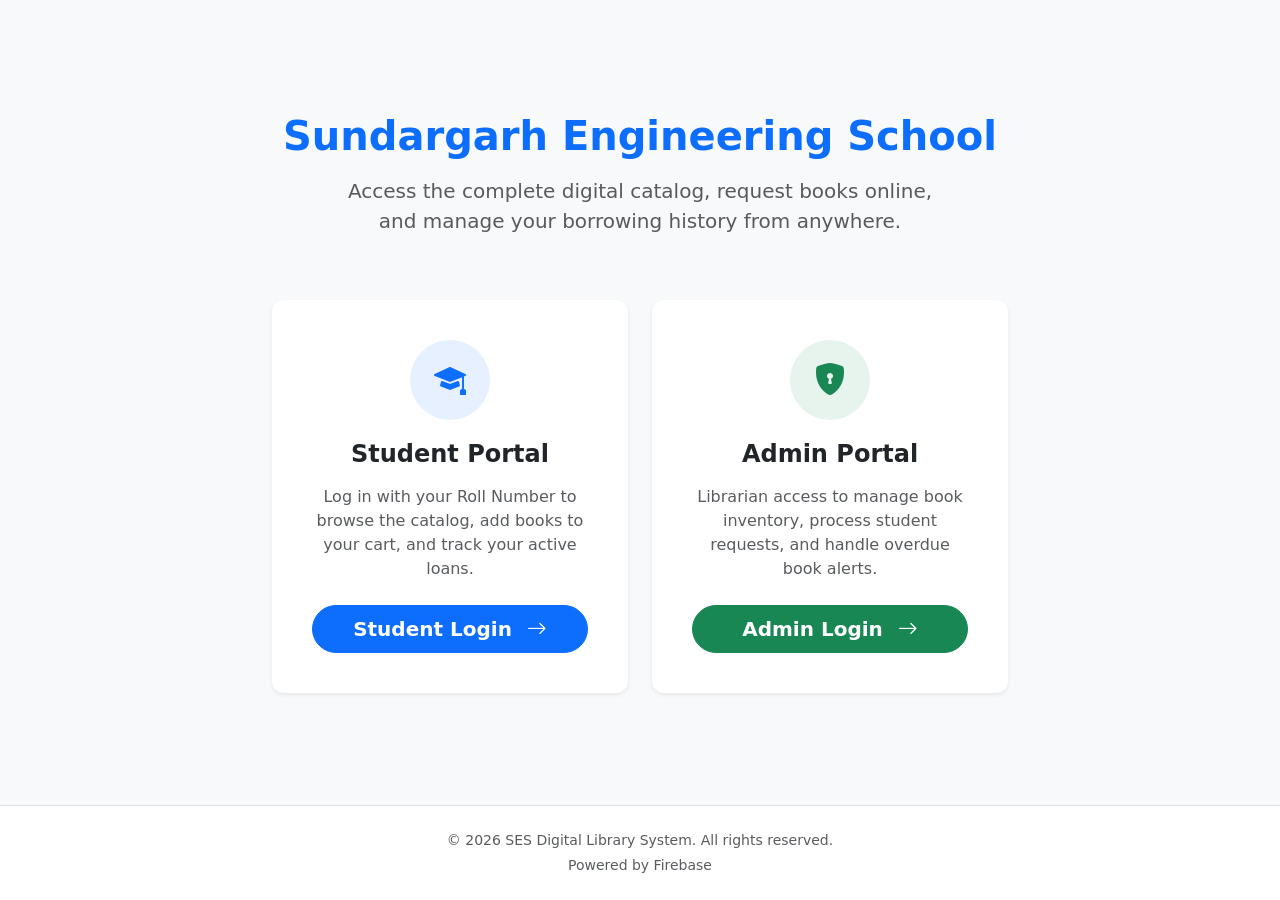
==== index.html @ 57e7a58d "Links to the separate login pages" ====
<!doctype html>
<html lang="en">
  <head>
    <meta charset="utf-8">
    <meta name="viewport" content="width=device-width, initial-scale=1">
    <title>Campus Digital Library System</title>
    <link href="https://cdn.jsdelivr.net/npm/bootstrap@5.3.2/dist/css/bootstrap.min.css" rel="stylesheet">
    <link rel="stylesheet" href="https://cdn.jsdelivr.net/npm/bootstrap-icons@1.13.1/font/bootstrap-icons.min.css">
    
    <style>
      body {
        background-color: #f8f9fa;
      }
      .portal-card {
        transition: transform 0.2s ease, box-shadow 0.2s ease;
        border: none;
        border-radius: 12px;
      }
      .portal-card:hover {
        transform: translateY(-5px);
        box-shadow: 0 10px 20px rgba(0,0,0,0.1) !important;
      }
      .icon-circle {
        width: 80px;
        height: 80px;
        border-radius: 50%;
        display: flex;
        align-items: center;
        justify-content: center;
        margin: 0 auto 20px auto;
        font-size: 2rem;
      }
      .bg-student {
        background-color: rgba(13, 110, 253, 0.1);
        color: #0d6efd;
      }
      .bg-admin {
        background-color: rgba(25, 135, 84, 0.1);
        color: #198754;
      }
    </style>
  </head>
  <body class="d-flex flex-column min-vh-100">

    <main class="flex-grow-1 container py-5 d-flex flex-column justify-content-center">
      
      <div class="text-center mb-5">
        <h1 class="display-6 fw-semibold text-primary mb-3">Sundargarh Engineering School</h1>
        <p class="lead text-muted mx-auto" style="max-width: 600px;">
          Access the complete digital catalog, request books online, and manage your borrowing history from anywhere.
        </p>
      </div>

      <div class="row justify-content-center g-4 max-w-100">
        
        <div class="col-md-5 col-lg-4">
          <div class="card portal-card shadow-sm h-100 text-center p-4">
            <div class="card-body d-flex flex-column">
              <div class="icon-circle bg-student">
                <i class="bi bi-mortarboard-fill"></i>
              </div>
              <h4 class="fw-bold mb-3">Student Portal</h4>
              <p class="text-muted mb-4 flex-grow-1">
                Log in with your Roll Number to browse the catalog, add books to your cart, and track your active loans.
              </p>
              <a href="student_login.html" class="btn btn-primary btn-lg rounded-pill w-100 fw-bold">
                Student Login <i class="bi bi-arrow-right ms-2"></i>
              </a>
            </div>
          </div>
        </div>

        <div class="col-md-5 col-lg-4">
          <div class="card portal-card shadow-sm h-100 text-center p-4">
            <div class="card-body d-flex flex-column">
              <div class="icon-circle bg-admin">
                <i class="bi bi-shield-lock-fill"></i>
              </div>
              <h4 class="fw-bold mb-3">Admin Portal</h4>
              <p class="text-muted mb-4 flex-grow-1">
                Librarian access to manage book inventory, process student requests, and handle overdue book alerts.
              </p>
              <a href="admin_login.html" class="btn btn-success btn-lg rounded-pill w-100 fw-bold">
                Admin Login <i class="bi bi-arrow-right ms-2"></i>
              </a>
            </div>
          </div>
        </div>

      </div>
    </main>

    <footer class="bg-white text-center py-4 border-top mt-auto">
      <div class="container text-muted small">
        <p class="mb-1">&copy; 2026 SES Digital Library System. All rights reserved.</p>
        <p class="mb-0">Powered by Firebase</p>
      </div>
    </footer>

    <script src="https://cdn.jsdelivr.net/npm/bootstrap@5.3.2/dist/js/bootstrap.bundle.min.js"></script>
  </body>
</html>
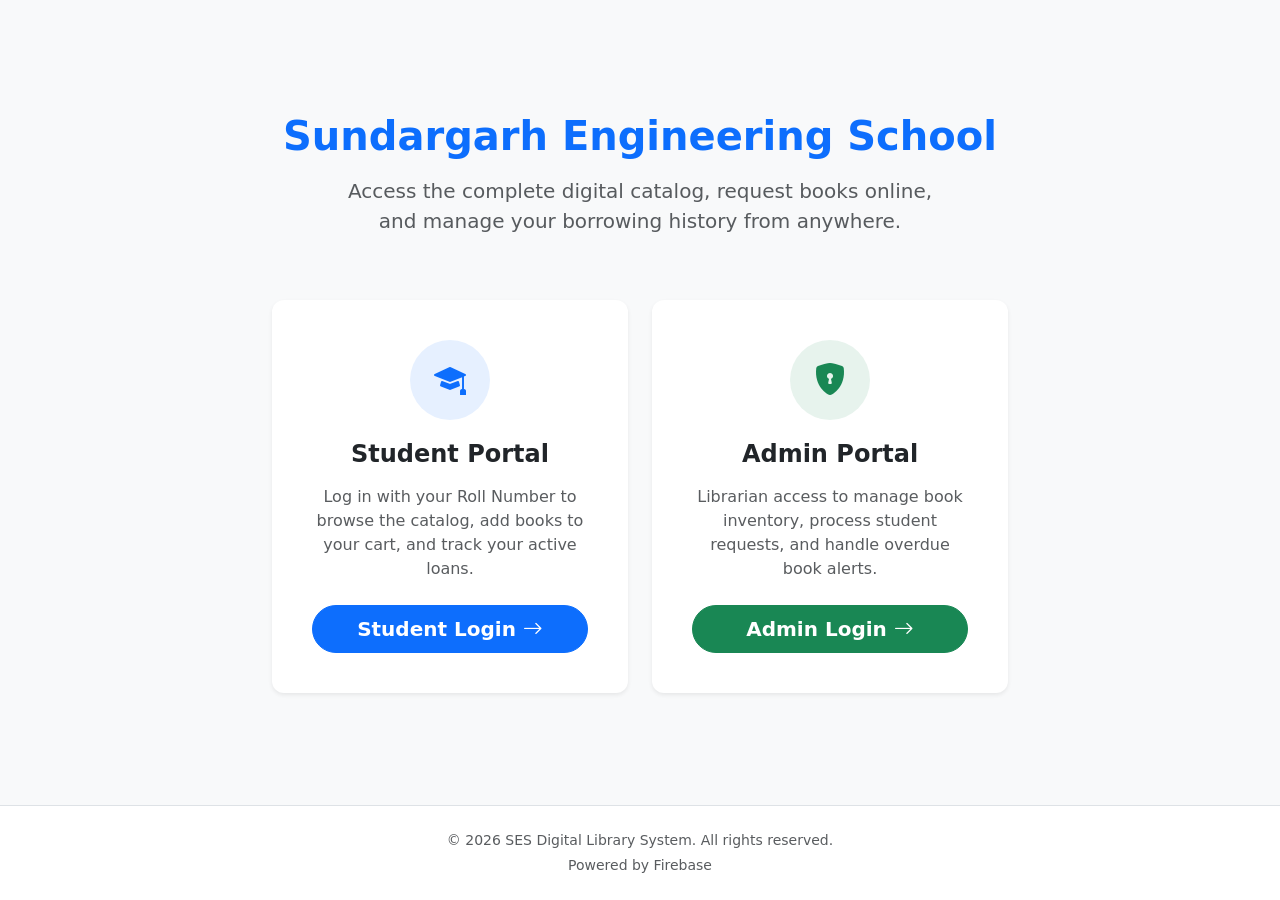
==== commit d92c5292: "Update index.html" ====
--- a/index.html
+++ b/index.html
@@ -64,7 +64,7 @@
                 Log in with your Roll Number to browse the catalog, add books to your cart, and track your active loans.
               </p>
               <a href="student_login.html" class="btn btn-primary btn-lg rounded-pill w-100 fw-bold">
-                Student Login <i class="bi bi-arrow-right ms-2"></i>
+                Student Login <i class="bi bi-arrow-right ms-6"></i>
               </a>
             </div>
           </div>
@@ -81,7 +81,7 @@
                 Librarian access to manage book inventory, process student requests, and handle overdue book alerts.
               </p>
               <a href="admin_login.html" class="btn btn-success btn-lg rounded-pill w-100 fw-bold">
-                Admin Login <i class="bi bi-arrow-right ms-2"></i>
+                Admin Login <i class="bi bi-arrow-right ms-6"></i>
               </a>
             </div>
           </div>
@@ -99,4 +99,4 @@
 
     <script src="https://cdn.jsdelivr.net/npm/bootstrap@5.3.2/dist/js/bootstrap.bundle.min.js"></script>
   </body>
-</html>+</html>
